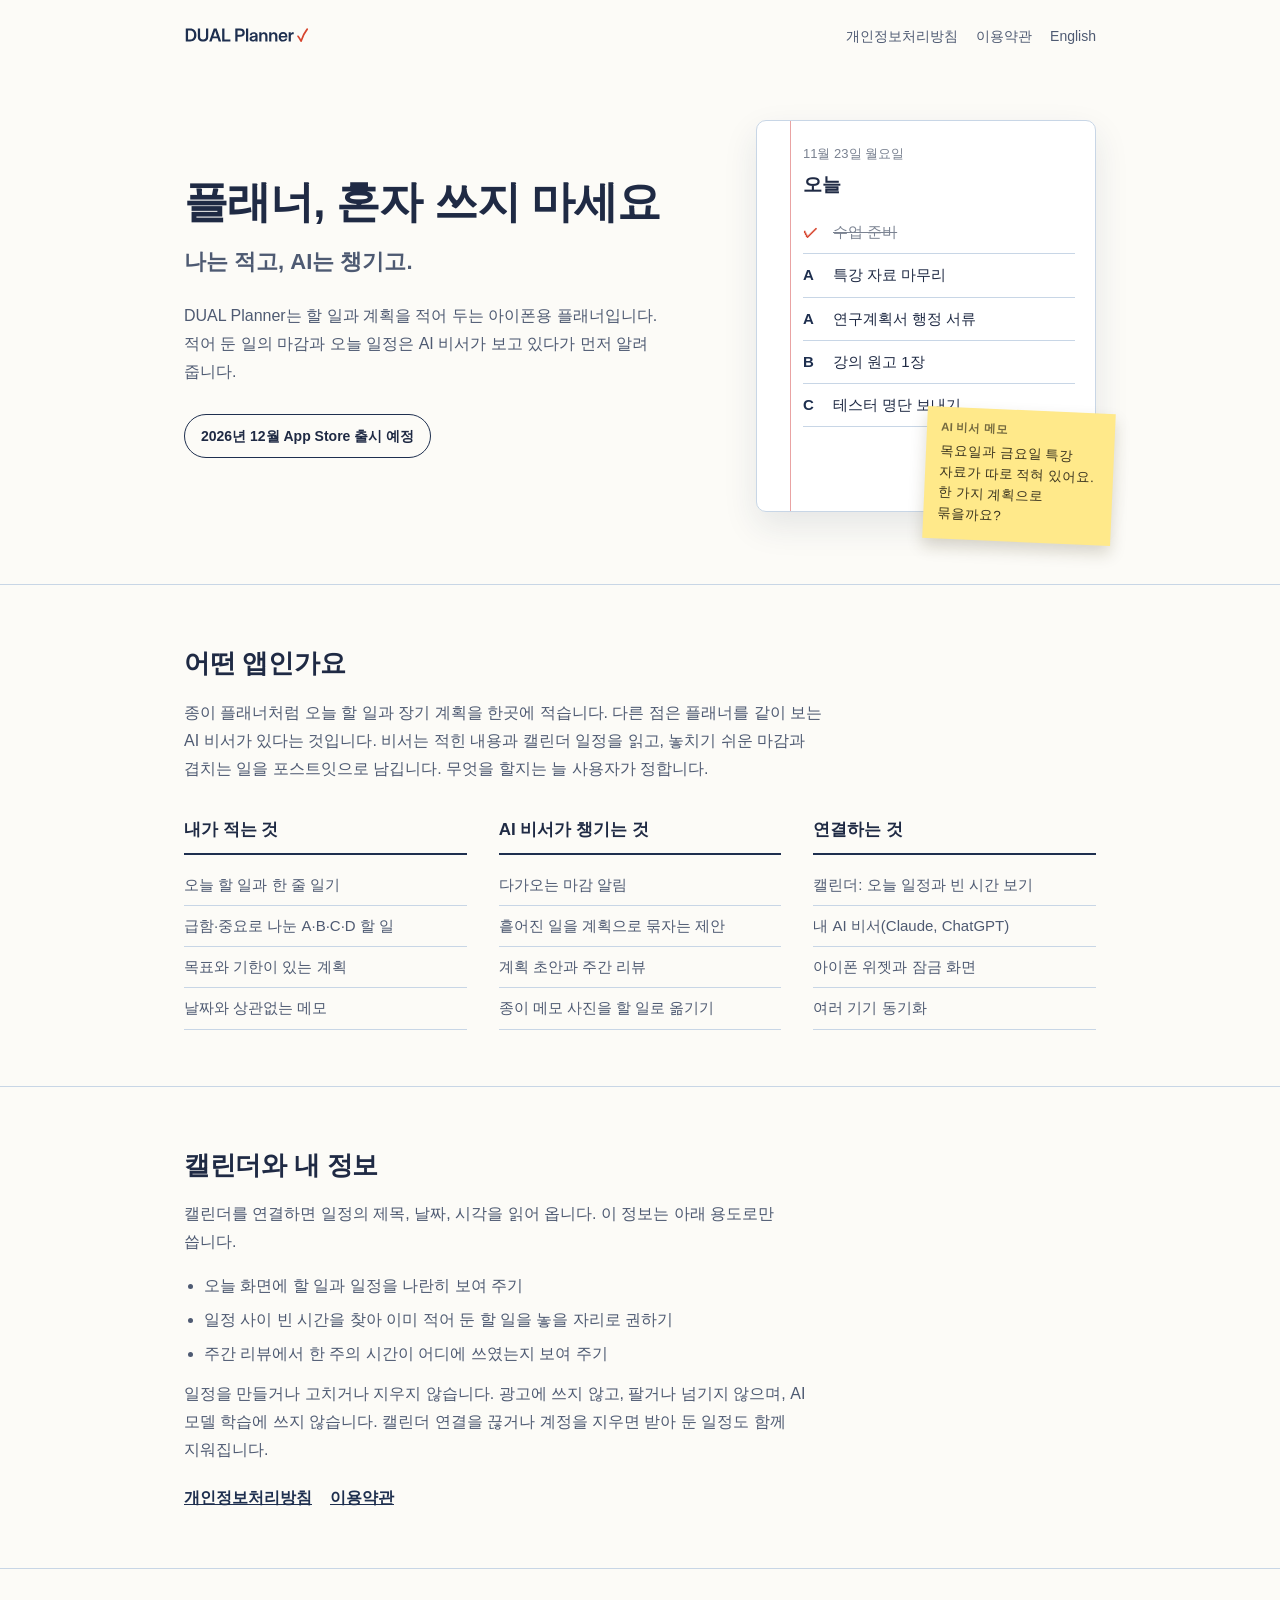
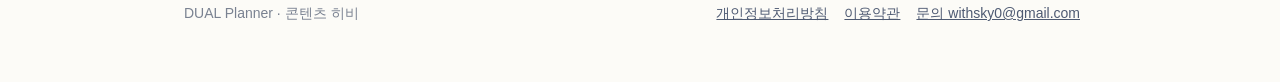
==== index.html @ fc9b158a "DUAL Planner 소개 페이지 (한·영), 방침·약관 옮김 Co-Authored-By: Claude Fable 5.2 <noreply@anthropic.com> Claude-" ====
<!DOCTYPE html>
<html lang="ko"><head><meta charset="UTF-8"><meta name="viewport" content="width=device-width, initial-scale=1.0, viewport-fit=cover">
<title>DUAL Planner · 나는 적고, AI는 챙기고.</title>
<meta name="description" content="DUAL Planner는 할 일과 계획을 적어 두면 AI 비서가 마감과 일정을 챙겨 주는 아이폰용 플래너입니다.">
<link rel="icon" href="icons/icon-32.png"><link rel="apple-touch-icon" href="icons/icon-180.png"><link rel="stylesheet" href="style.css"></head>
<body>
<div class="wrap">
  <div class="top">
    <a href="./"><img src="brand/wordmark.svg" alt="DUAL Planner"></a>
    <nav><a href="legal/privacy.html">개인정보처리방침</a><a href="legal/terms.html">이용약관</a><a href="en.html" lang="en">English</a></nav>
  </div>

  <div class="hero">
    <div>
      <h1>플래너, 혼자 쓰지 마세요</h1>
      <p class="sub">나는 적고, AI는 챙기고.</p>
      <p class="lead">DUAL Planner는 할 일과 계획을 적어 두는 아이폰용 플래너입니다. 적어 둔 일의 마감과 오늘 일정은 AI 비서가 보고 있다가 먼저 알려 줍니다.</p>
      <span class="status">2026년 12월 App Store 출시 예정</span>
    </div>
    <div class="page" aria-label="앱 화면 예시 그림">
      <p class="day">11월 23일 월요일</p>
      <h2>오늘</h2>
      <ul>
        <li class="done"><b>✓</b><span>수업 준비</span></li>
        <li><b>A</b><span>특강 자료 마무리</span></li>
        <li><b>A</b><span>연구계획서 행정 서류</span></li>
        <li><b>B</b><span>강의 원고 1장</span></li>
        <li><b>C</b><span>테스터 명단 보내기</span></li>
      </ul>
      <div class="postit"><strong>AI 비서 메모</strong>목요일과 금요일 특강 자료가 따로 적혀 있어요. 한 가지 계획으로 묶을까요?</div>
    </div>
  </div>
</div>

<section>
  <div class="wrap">
    <h2>어떤 앱인가요</h2>
    <p>종이 플래너처럼 오늘 할 일과 장기 계획을 한곳에 적습니다. 다른 점은 플래너를 같이 보는 AI 비서가 있다는 것입니다. 비서는 적힌 내용과 캘린더 일정을 읽고, 놓치기 쉬운 마감과 겹치는 일을 포스트잇으로 남깁니다. 무엇을 할지는 늘 사용자가 정합니다.</p>
    <div class="cols">
      <div>
        <h3>내가 적는 것</h3>
        <ul>
          <li>오늘 할 일과 한 줄 일기</li>
          <li>급함·중요로 나눈 A·B·C·D 할 일</li>
          <li>목표와 기한이 있는 계획</li>
          <li>날짜와 상관없는 메모</li>
        </ul>
      </div>
      <div>
        <h3>AI 비서가 챙기는 것</h3>
        <ul>
          <li>다가오는 마감 알림</li>
          <li>흩어진 일을 계획으로 묶자는 제안</li>
          <li>계획 초안과 주간 리뷰</li>
          <li>종이 메모 사진을 할 일로 옮기기</li>
        </ul>
      </div>
      <div>
        <h3>연결하는 것</h3>
        <ul>
          <li>캘린더: 오늘 일정과 빈 시간 보기</li>
          <li>내 AI 비서(Claude, ChatGPT)</li>
          <li>아이폰 위젯과 잠금 화면</li>
          <li>여러 기기 동기화</li>
        </ul>
      </div>
    </div>
  </div>
</section>

<section class="data">
  <div class="wrap">
    <h2>캘린더와 내 정보</h2>
    <p>캘린더를 연결하면 일정의 제목, 날짜, 시각을 읽어 옵니다. 이 정보는 아래 용도로만 씁니다.</p>
    <ul>
      <li>오늘 화면에 할 일과 일정을 나란히 보여 주기</li>
      <li>일정 사이 빈 시간을 찾아 이미 적어 둔 할 일을 놓을 자리로 권하기</li>
      <li>주간 리뷰에서 한 주의 시간이 어디에 쓰였는지 보여 주기</li>
    </ul>
    <p>일정을 만들거나 고치거나 지우지 않습니다. 광고에 쓰지 않고, 팔거나 넘기지 않으며, AI 모델 학습에 쓰지 않습니다. 캘린더 연결을 끊거나 계정을 지우면 받아 둔 일정도 함께 지워집니다.</p>
    <p class="links"><a href="legal/privacy.html">개인정보처리방침</a><a href="legal/terms.html">이용약관</a></p>
  </div>
</section>

<footer>
  <div class="wrap">
    <span>DUAL Planner · 콘텐츠 히비</span>
    <span><a href="legal/privacy.html">개인정보처리방침</a><a href="legal/terms.html">이용약관</a><a href="mailto:withsky0@gmail.com">문의 withsky0@gmail.com</a></span>
  </div>
</footer>
</body></html>
---- style.css ----
:root { --paper:#FCFBF7; --ink:#1F2A44; --ink-2:#4E5A72; --muted:#7A8291; --rule:#C8D6E6; --margin:#E9A3A3; --cover:#1E2F4F; --check:#D7452E; --postit:#FFE98A; }
* { margin:0; padding:0; box-sizing:border-box; }
html { -webkit-text-size-adjust:100%; }
body { background:var(--paper); color:var(--ink); font-family:-apple-system, BlinkMacSystemFont, 'Apple SD Gothic Neo', 'Segoe UI', 'Noto Sans KR', sans-serif; font-size:16px; line-height:1.75; word-break:keep-all; }
a { color:var(--cover); }
.wrap { max-width:960px; margin:0 auto; padding:0 24px; }

.top { display:flex; align-items:center; justify-content:space-between; padding:22px 0; }
.top img { height:20px; display:block; }
.top nav a { font-size:14px; color:var(--ink-2); text-decoration:none; margin-left:18px; }
.top nav a:hover { color:var(--ink); text-decoration:underline; }

.hero { display:grid; grid-template-columns:1fr 340px; gap:48px; align-items:center; padding:48px 0 72px; }
.hero h1 { font-size:44px; line-height:1.25; font-weight:800; letter-spacing:-0.02em; text-wrap:balance; }
.hero .sub { font-size:22px; font-weight:700; color:var(--ink-2); margin-top:14px; }
.hero .lead { margin-top:20px; color:var(--ink-2); max-width:30em; }
.status { display:inline-block; margin-top:28px; padding:9px 16px; border:1.5px solid var(--cover); border-radius:999px; font-size:14px; font-weight:700; }

/* 노트 한 장 */
.page { position:relative; background:#fff; border:1px solid var(--rule); border-radius:10px; padding:22px 20px 84px 46px; box-shadow:0 14px 34px rgba(30,47,79,.10);
  background-image:linear-gradient(to right, transparent 33px, var(--margin) 33px, var(--margin) 34px, transparent 34px); }
.page .day { font-size:13px; color:var(--muted); }
.page h2 { font-size:19px; font-weight:800; margin:2px 0 10px; }
.page ul { list-style:none; }
.page li { display:flex; gap:10px; align-items:baseline; padding:8px 0; border-bottom:1px solid var(--rule); font-size:15px; }
.page li b { flex:none; width:20px; font-weight:800; color:var(--cover); }
.page li.done span { color:var(--muted); text-decoration:line-through; }
.page li.done b { color:var(--check); }
.postit { position:absolute; right:-18px; bottom:-30px; width:188px; background:var(--postit); padding:12px 14px 14px; font-size:13.5px; line-height:1.55; color:#3B3520; transform:rotate(2.5deg); box-shadow:0 8px 16px rgba(60,50,10,.18); }
.postit strong { display:block; font-size:11.5px; letter-spacing:.02em; margin-bottom:4px; opacity:.7; }

section { padding:56px 0; border-top:1px solid var(--rule); }
section h2 { font-size:26px; font-weight:800; letter-spacing:-0.01em; }
section > .wrap > p { color:var(--ink-2); margin-top:12px; max-width:40em; }
.cols { display:grid; grid-template-columns:repeat(3, 1fr); gap:32px; margin-top:32px; }
.cols h3 { font-size:17px; font-weight:800; padding-bottom:8px; border-bottom:2px solid var(--cover); }
.cols ul { list-style:none; margin-top:10px; }
.cols li { padding:7px 0; border-bottom:1px solid var(--rule); color:var(--ink-2); font-size:15px; }
.data ul { margin-top:16px; padding-left:20px; color:var(--ink-2); max-width:42em; }
.data li { margin-top:6px; }
.data .links { margin-top:20px; font-weight:700; }
.data .links a { margin-right:18px; }

footer { border-top:1px solid var(--rule); padding:32px 0 56px; color:var(--muted); font-size:14px; }
footer .wrap { display:flex; flex-wrap:wrap; gap:8px 24px; justify-content:space-between; }
footer a { color:var(--ink-2); margin-right:16px; }

@media (max-width:780px) {
  .hero { grid-template-columns:1fr; gap:40px; padding:24px 0 80px; }
  .hero h1 { font-size:34px; }
  .hero .sub { font-size:19px; }
  .page { max-width:340px; }
  .postit { right:-8px; }
  .cols { grid-template-columns:1fr; gap:28px; }
  .top nav a { margin-left:12px; }
}
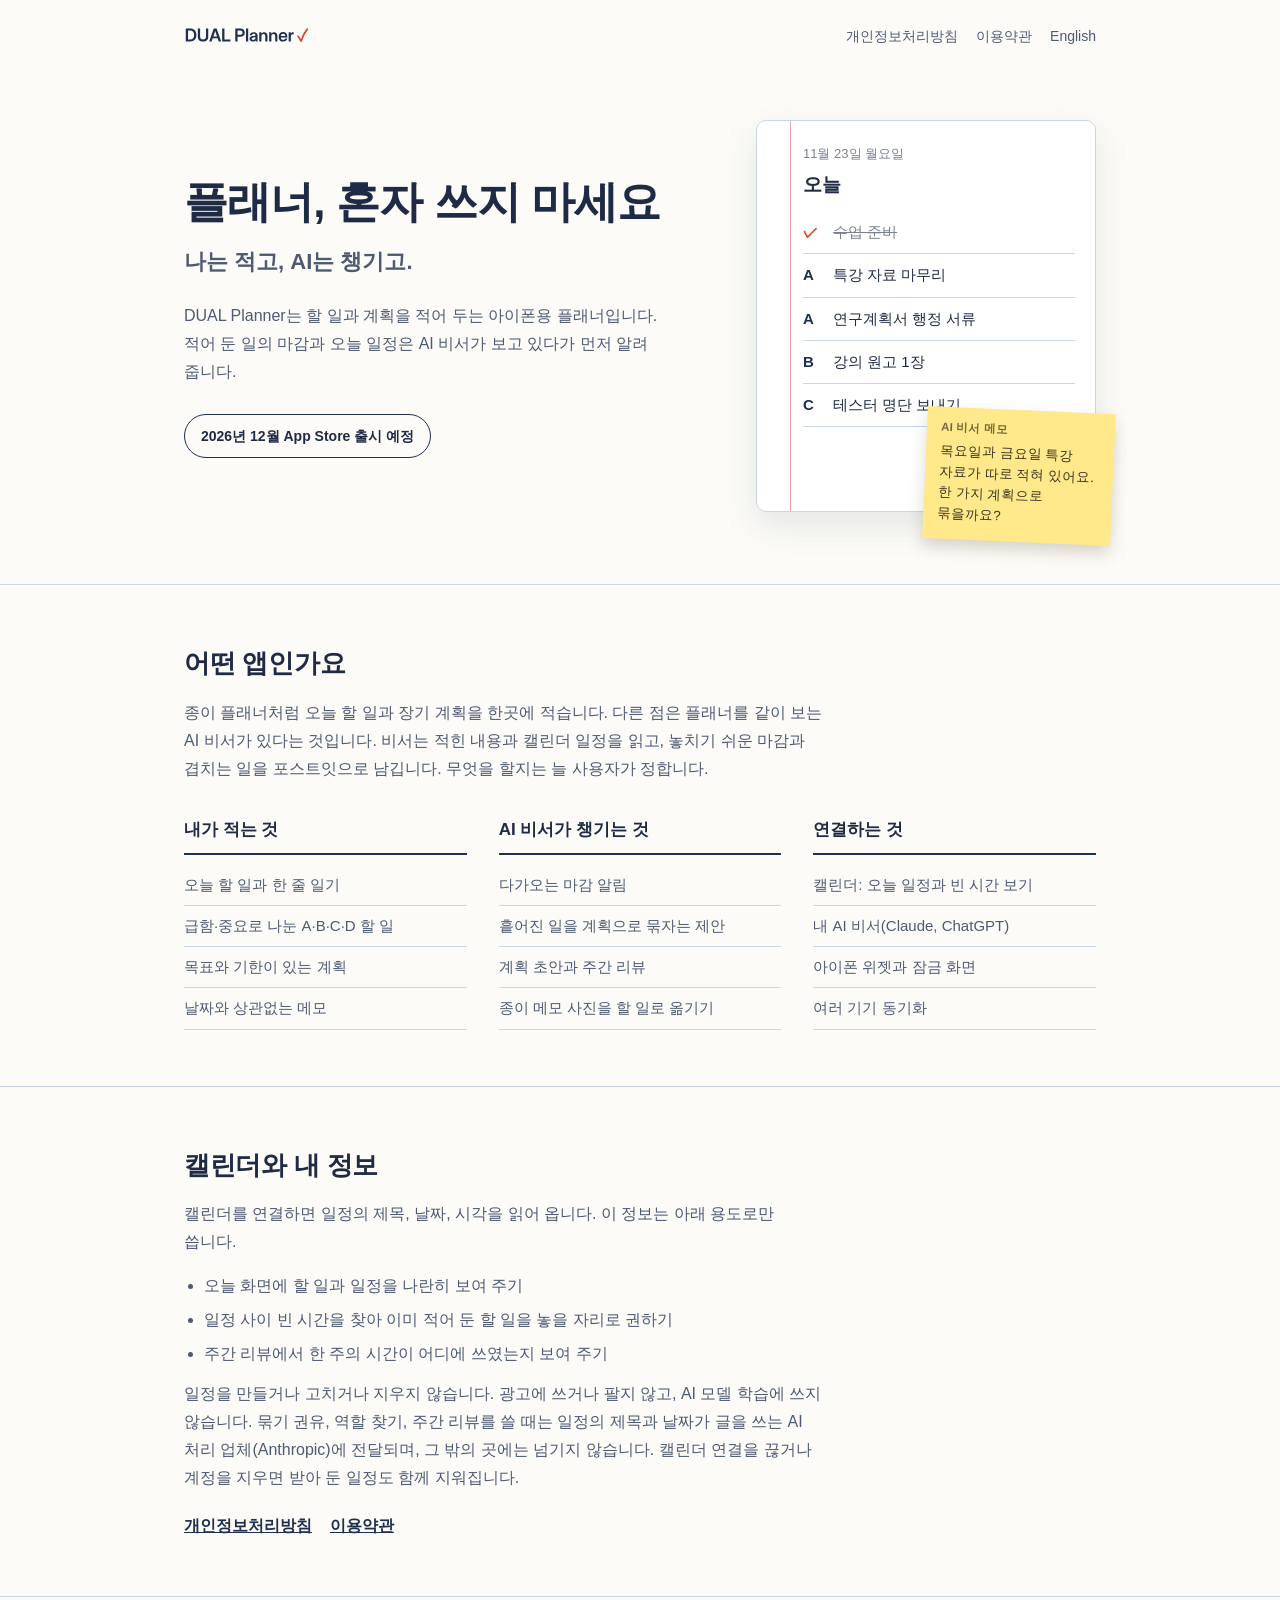
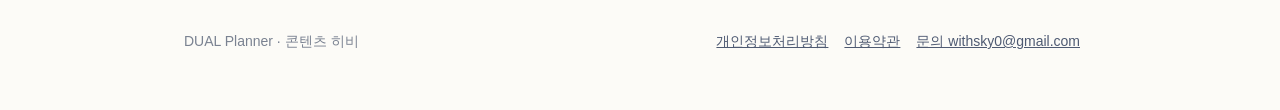
==== commit 6b170381: "캘린더 정보 전달 문구 바로잡음: AI 처리 업체 전달 사실 명시 Co-Authored-By: Claude Fable 5.2 <noreply@anthropic.com> Claude" ====
--- a/index.html
+++ b/index.html
@@ -77,7 +77,7 @@
       <li>일정 사이 빈 시간을 찾아 이미 적어 둔 할 일을 놓을 자리로 권하기</li>
       <li>주간 리뷰에서 한 주의 시간이 어디에 쓰였는지 보여 주기</li>
     </ul>
-    <p>일정을 만들거나 고치거나 지우지 않습니다. 광고에 쓰지 않고, 팔거나 넘기지 않으며, AI 모델 학습에 쓰지 않습니다. 캘린더 연결을 끊거나 계정을 지우면 받아 둔 일정도 함께 지워집니다.</p>
+    <p>일정을 만들거나 고치거나 지우지 않습니다. 광고에 쓰거나 팔지 않고, AI 모델 학습에 쓰지 않습니다. 묶기 권유, 역할 찾기, 주간 리뷰를 쓸 때는 일정의 제목과 날짜가 글을 쓰는 AI 처리 업체(Anthropic)에 전달되며, 그 밖의 곳에는 넘기지 않습니다. 캘린더 연결을 끊거나 계정을 지우면 받아 둔 일정도 함께 지워집니다.</p>
     <p class="links"><a href="legal/privacy.html">개인정보처리방침</a><a href="legal/terms.html">이용약관</a></p>
   </div>
 </section>
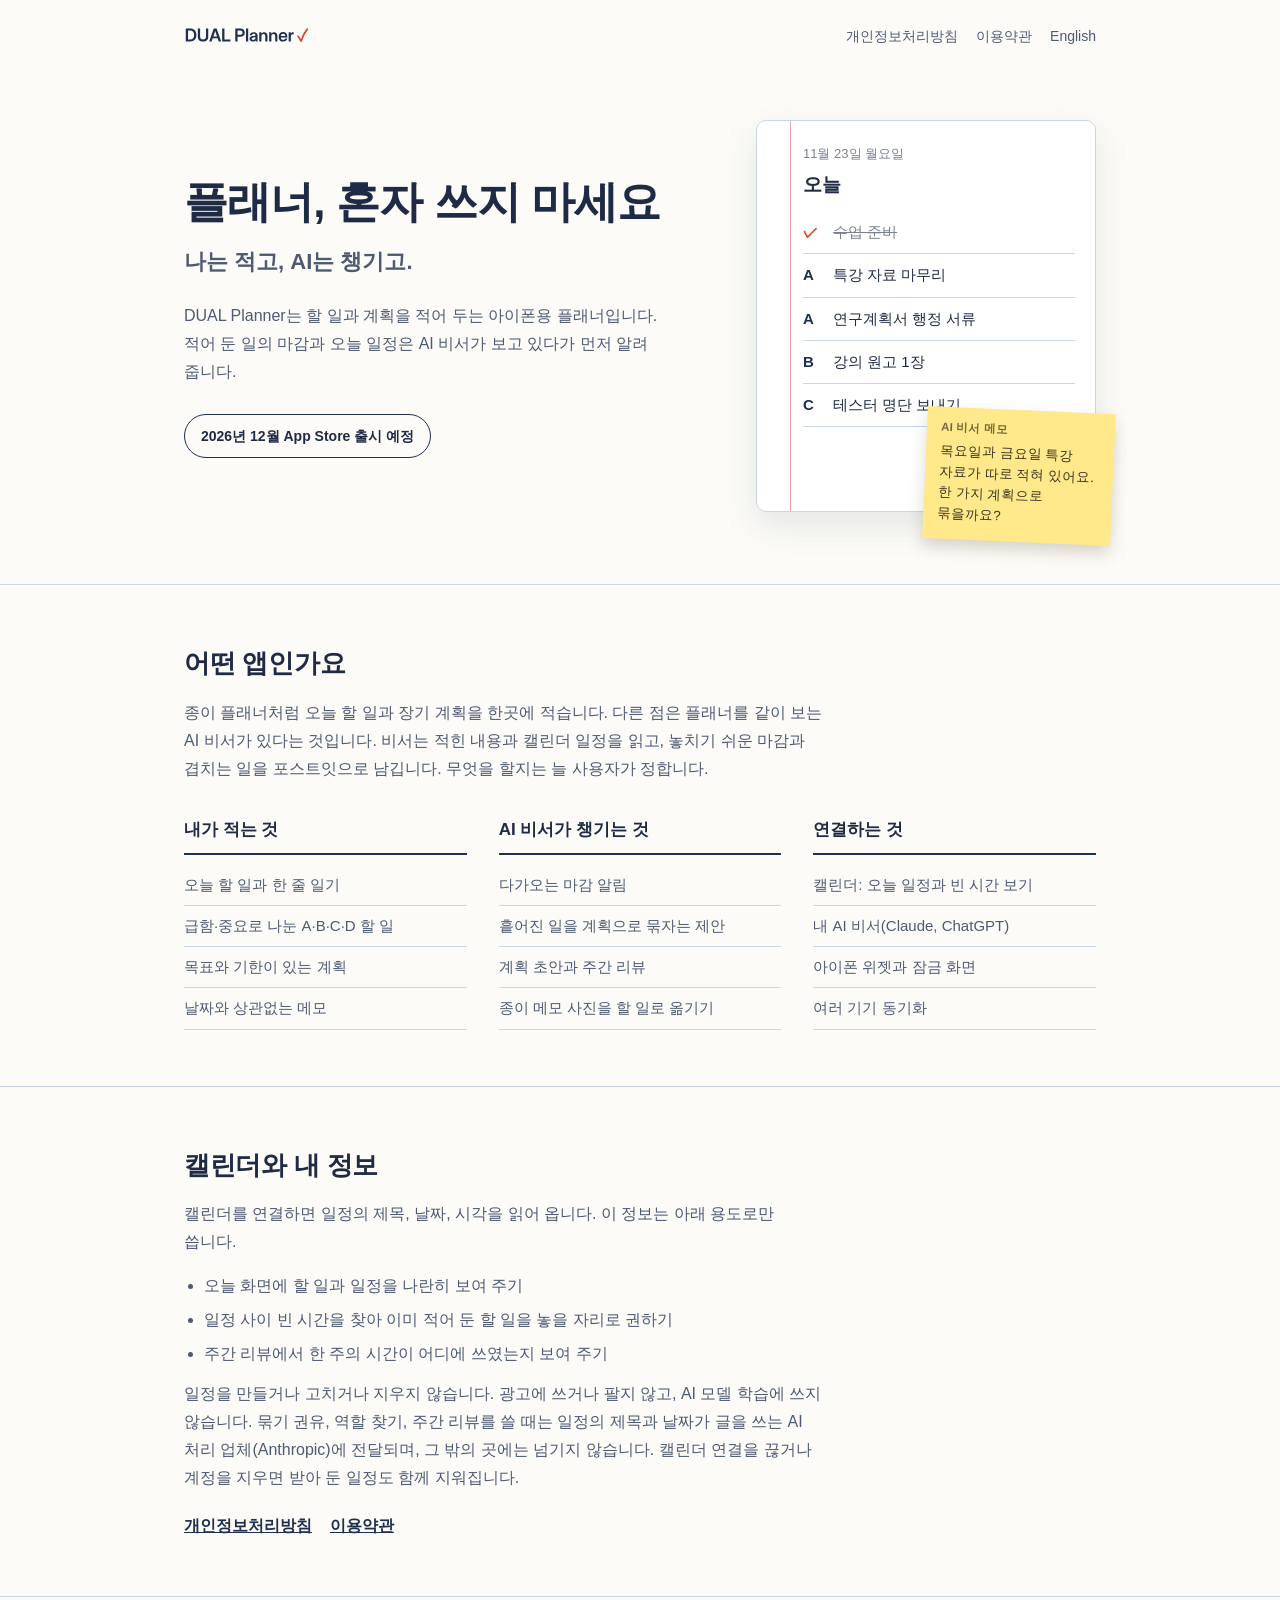
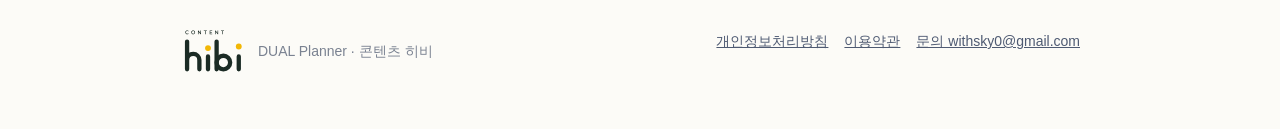
==== commit 18376ed8: "바닥글에 콘텐츠 히비 로고 Co-Authored-By: Claude Fable 5.2 <noreply@anthropic.com> Claude-Session: https://clau" ====
--- a/index.html
+++ b/index.html
@@ -84,7 +84,7 @@
 
 <footer>
   <div class="wrap">
-    <span>DUAL Planner · 콘텐츠 히비</span>
+    <span class="by"><img src="brand/hibi-logo.svg" alt="Content Hibi" width="60" height="44">DUAL Planner · 콘텐츠 히비</span>
     <span><a href="legal/privacy.html">개인정보처리방침</a><a href="legal/terms.html">이용약관</a><a href="mailto:withsky0@gmail.com">문의 withsky0@gmail.com</a></span>
   </div>
 </footer>
--- a/style.css
+++ b/style.css
@@ -1,6 +1,7 @@
 :root { --paper:#FCFBF7; --ink:#1F2A44; --ink-2:#4E5A72; --muted:#7A8291; --rule:#C8D6E6; --margin:#E9A3A3; --cover:#1E2F4F; --check:#D7452E; --postit:#FFE98A; }
 * { margin:0; padding:0; box-sizing:border-box; }
-html { -webkit-text-size-adjust:100%; }
+html { -webkit-text-size-adjust:100%; overflow-x:clip; }
+body { overflow-x:clip; }
 body { background:var(--paper); color:var(--ink); font-family:-apple-system, BlinkMacSystemFont, 'Apple SD Gothic Neo', 'Segoe UI', 'Noto Sans KR', sans-serif; font-size:16px; line-height:1.75; word-break:keep-all; }
 a { color:var(--cover); }
 .wrap { max-width:960px; margin:0 auto; padding:0 24px; }
@@ -44,6 +45,8 @@
 footer { border-top:1px solid var(--rule); padding:32px 0 56px; color:var(--muted); font-size:14px; }
 footer .wrap { display:flex; flex-wrap:wrap; gap:8px 24px; justify-content:space-between; }
 footer a { color:var(--ink-2); margin-right:16px; }
+footer .by { display:flex; align-items:center; gap:14px; }
+footer .by img { display:block; height:44px; width:auto; }
 
 @media (max-width:780px) {
   .hero { grid-template-columns:1fr; gap:40px; padding:24px 0 80px; }
@@ -52,5 +55,7 @@
   .page { max-width:340px; }
   .postit { right:-8px; }
   .cols { grid-template-columns:1fr; gap:28px; }
-  .top nav a { margin-left:12px; }
+  .top { flex-wrap:wrap; gap:10px 16px; }
+  .top nav { display:flex; flex-wrap:wrap; gap:4px 14px; }
+  .top nav a { margin-left:0; font-size:13px; }
 }
